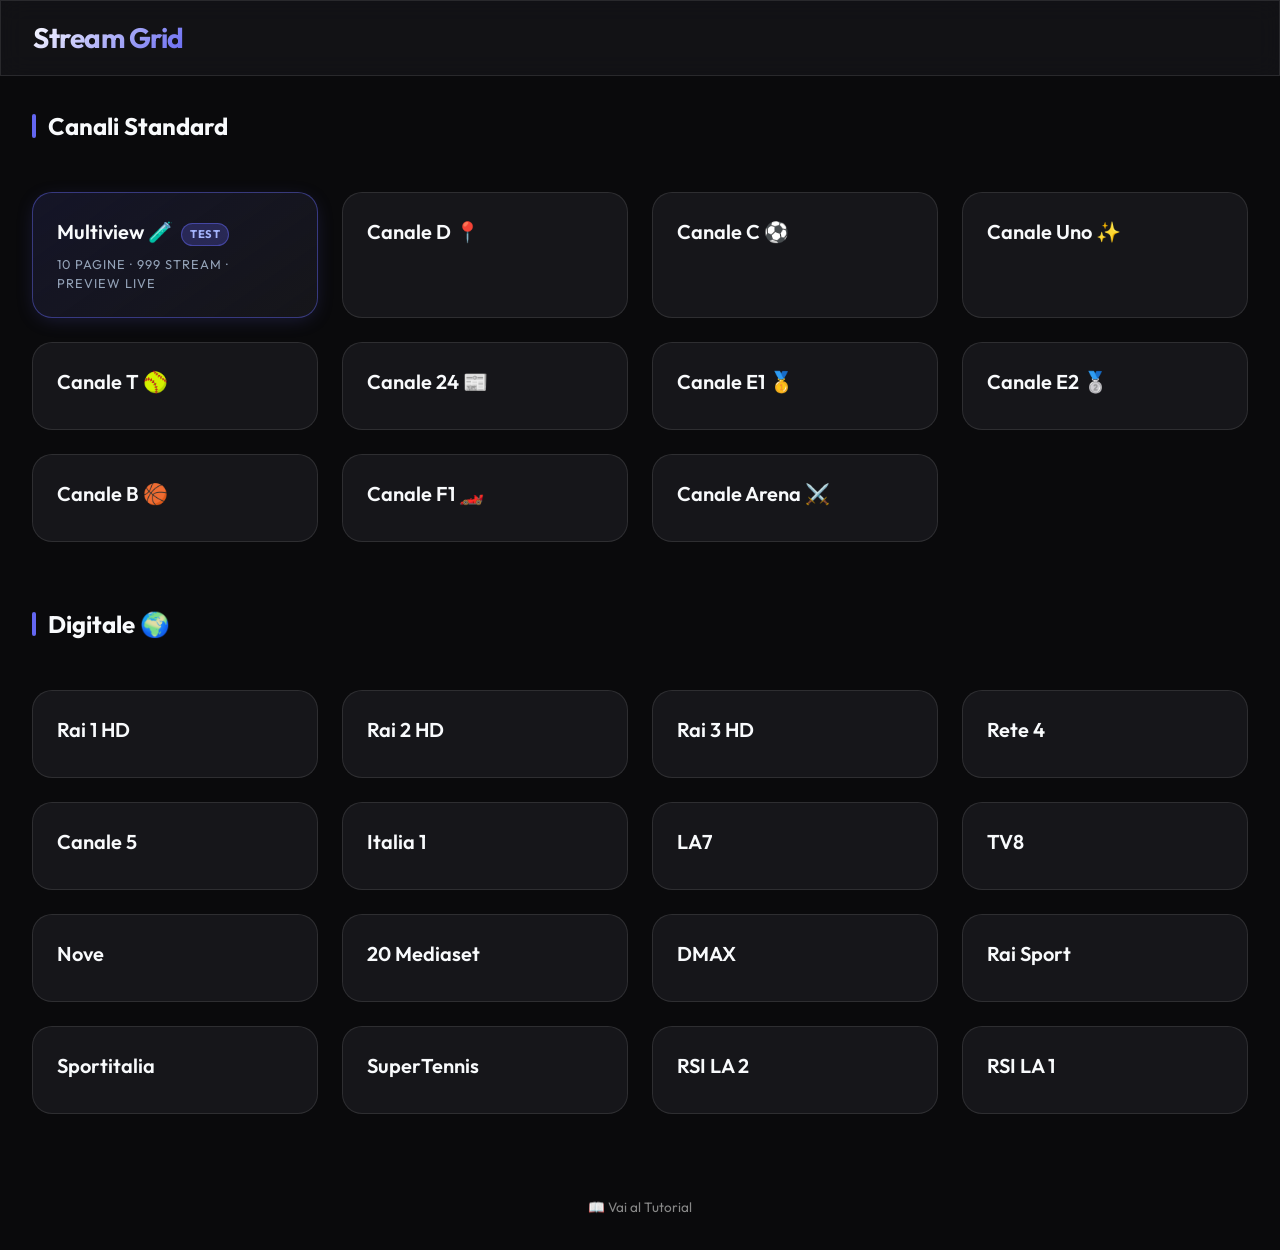
==== index.html @ 205b0675 "Aggiunta pagina Multiview (999 stream in 10 pagine, max 10 preview live) e collegata dalla griglia" ====
<!DOCTYPE html>
<html lang="it">
<head>
    <meta charset="UTF-8">
    <meta name="viewport" content="width=device-width, initial-scale=1.0">
    <title>Stream Grid</title>
    <link rel="stylesheet" href="index.css?v=17">
    <meta name="description" content="Piattaforma di streaming per canali TV sportivi e d'intrattenimento.">
    
    <!-- PWA Settings -->
    <link rel="manifest" href="manifest.json">
    <meta name="theme-color" content="#0a0a0c">
    
    <!-- iOS support -->
    <meta name="apple-mobile-web-app-capable" content="yes">
    <meta name="apple-mobile-web-app-status-bar-style" content="black-translucent">
    <meta name="apple-mobile-web-app-title" content="Stream Grid">
    <link rel="apple-touch-icon" href="stream-in-colorado.jpg">
</head>
<body>
    <div id="app">
        <header class="navbar glass">
            <div class="logo">Stream Grid</div>
            <button id="install-btn" class="install-btn glass" style="display: none;">📱 Installa App</button>
        </header>

        <main class="max-w-7xl mx-auto">
            <section id="normal-section">
                <h2 class="section-title">Canali Standard</h2>
                <div id="normal-grid" class="channel-grid"></div>
            </section>

            <section id="fast-section" style="display: none;">
                <h2 class="section-title">Canali Fast</h2>
                <div id="fast-grid" class="channel-grid"></div>
            </section>

            <section id="digitale-section">
                <h2 class="section-title">Digitale 🌍</h2>
                <div id="digitale-grid" class="channel-grid"></div>
            </section>
            
            <div style="text-align: center; margin-top: 3rem; padding-bottom: 2rem;">
                <a href="tutorial.html" style="color: #888; text-decoration: none; font-size: 0.85rem;">📖 Vai al Tutorial</a>
            </div>
        </main>
    </div>

    <script>
        let deferredPrompt;
        
        window.addEventListener('beforeinstallprompt', (e) => {
            e.preventDefault();
            deferredPrompt = e;
            const installBtn = document.getElementById('install-btn');
            if(installBtn) {
                installBtn.style.display = 'block';
            }
        });

        document.addEventListener('DOMContentLoaded', () => {
            const installBtn = document.getElementById('install-btn');
            if(installBtn) {
                installBtn.addEventListener('click', async () => {
                    if (deferredPrompt) {
                        deferredPrompt.prompt();
                        const { outcome } = await deferredPrompt.userChoice;
                        if (outcome === 'accepted') {
                            deferredPrompt = null;
                            installBtn.style.display = 'none';
                        }
                    }
                });
            }
        });

        // Service Worker Registration for PWA
        if ('serviceWorker' in navigator) {
            window.addEventListener('load', () => {
                navigator.serviceWorker.register('./sw.js').then(reg => {
                    console.log('SW registered!', reg);
                }).catch(err => {
                    console.log('SW registration failed:', err);
                });
            });
        }

        const fastChannels = [
            {"id": 1, "name": "Canale D 📍", "streams": ["5", "92", "136"]},
            {"id": 2, "name": "Canale C ⚽️", "streams": ["1", "134"]},
            {"id": 3, "name": "Canale UNO ✨", "streams": ["130", "170"]}
        ];

        const normalChannels = [
            {"id": 99, "name": "Multiview 🧪", "href": "multiview.html", "badge": "TEST", "isTest": true},
            {"id": 4, "name": "Canale D 📍", "urls": ["/api/player?channel=zonaDAZN", "https://wideiptv.top/player/zonaDAZN"]},
            {"id": 5, "name": "Canale C ⚽️", "urls": ["/api/player?channel=SkySportCalcioIT", "https://wideiptv.top/player/SkySportCalcioIT"]},
            {"id": 6, "name": "Canale Uno ✨", "urls": ["/api/player?channel=SkySportUnoIT", "https://wideiptv.top/player/SkySportUnoIT", "https://gomstream.xyz/live/stream-461.php"]},
            {"id": 7, "name": "Canale T 🥎", "urls": ["/api/player?channel=SkySportTennisIT", "https://wideiptv.top/player/SkySportTennisIT"]},
            {"id": 8, "name": "Canale 24 📰", "urls": ["/api/player?channel=SkySport24IT", "https://wideiptv.top/player/SkySport24IT"]},
            {"id": 9, "name": "Canale E1 🥇", "urls": ["/api/player?channel=euro1it", "https://wideiptv.top/player/euro1it"]},
            {"id": 10, "name": "Canale E2 🥈", "urls": ["/api/player?channel=euro2it", "https://wideiptv.top/player/euro2it"]},
            {"id": 11, "name": "Canale B 🏀", "urls": ["/api/player?channel=SkySportNBAIT", "https://wideiptv.top/player/SkySportNBAIT"]},
            {"id": 13, "name": "Canale F1 🏎️", "urls": ["/api/player?channel=SkySportF1IT", "https://wideiptv.top/player/SkySportF1IT"]},
            {"id": 14, "name": "Canale Arena ⚔️", "urls": ["/api/player?channel=SkySportArenaIT", "https://wideiptv.top/player/SkySportArenaIT"]}
        ];

        const digitaleChannels = [
            {"id": 1, "name": "Rai 1 HD", "url": "/api/tv?id=1"},
            {"id": 2, "name": "Rai 2 HD", "url": "/api/tv?id=2"},
            {"id": 3, "name": "Rai 3 HD", "url": "/api/tv?id=3"},
            {"id": 4, "name": "Rete 4", "url": "/api/tv?id=4"},
            {"id": 5, "name": "Canale 5", "url": "/api/tv?id=5"},
            {"id": 6, "name": "Italia 1", "url": "/api/tv?id=6"},
            {"id": 7, "name": "LA7", "url": "/api/tv?id=7"},
            {"id": 8, "name": "TV8", "url": "/api/tv?id=8"},
            {"id": 9, "name": "Nove", "url": "/api/tv?id=9"},
            {"id": 20, "name": "20 Mediaset", "url": "/api/tv?id=20"},
            {"id": 52, "name": "DMAX", "url": "/api/tv?id=52"},
            {"id": 58, "name": "Rai Sport", "url": "/api/tv?id=58"},
            {"id": 60, "name": "Sportitalia", "url": "/api/tv?id=60"},
            {"id": 64, "name": "SuperTennis", "url": "/api/tv?id=64"},
            {"id": 100, "name": "RSI LA 2", "url": "/api/tv?id=100"},
            {"id": 101, "name": "RSI LA 1", "url": "/api/tv?id=101"}
        ];

        function renderChannels() {
            const fastGrid = document.getElementById('fast-grid');
            const normalGrid = document.getElementById('normal-grid');
            const digitaleGrid = document.getElementById('digitale-grid');

            fastGrid.innerHTML = fastChannels.map(ch => `
                <div class="channel-card fade-in" onclick="window.location.href='player.html?v=1&type=fast&id=${ch.id}'">
                    <div class="channel-name">${ch.name}</div>
                </div>
            `).join('');

            normalGrid.innerHTML = normalChannels.map(ch => `
                <div class="channel-card fade-in ${ch.isTest ? 'test-card' : ''}" onclick="window.location.href='${ch.href || `player.html?v=6&type=normal&id=${ch.id}`}'">
                    <div class="channel-name">${ch.name}${ch.badge ? `<span class="badge-test">${ch.badge}</span>` : ''}</div>
                    ${ch.href ? '<div class="channel-type">10 pagine · 999 stream · preview live</div>' : ''}
                </div>
            `).join('');

            digitaleGrid.innerHTML = digitaleChannels.map(ch => `
                <div class="channel-card fade-in" onclick="window.location.href='player.html?v=5&type=digitale&id=${ch.id}'">
                    <div class="channel-name">${ch.name}</div>
                </div>
            `).join('');
        }

        // Initialize
        renderChannels();

        window.addEventListener('scroll', () => {
            const nav = document.querySelector('.navbar');
            if (window.scrollY > 20) {
                nav.style.padding = '0.75rem 2rem';
                nav.style.background = 'rgba(10, 10, 12, 0.9)';
            } else {
                nav.style.padding = '1rem 2rem';
                nav.style.background = 'var(--bg-glass)';
            }
        });
    </script>
</body>
</html>
---- index.css ----
@import url('https://fonts.googleapis.com/css2?family=Outfit:wght@300;400;600;700&display=swap');

:root {
    --bg-dark: #0a0a0c;
    --bg-card: #16161a;
    --bg-glass: rgba(22, 22, 26, 0.7);
    --accent: #6366f1;
    --accent-glow: rgba(99, 102, 241, 0.4);
    --text-primary: #f8fafc;
    --text-secondary: #94a3b8;
    --border-glass: rgba(255, 255, 255, 0.1);
}

* {
    margin: 0;
    padding: 0;
    box-sizing: border-box;
}

body {
    font-family: 'Outfit', sans-serif;
    background-color: var(--bg-dark);
    color: var(--text-primary);
    line-height: 1.5;
    overflow-x: hidden;
    -webkit-font-smoothing: antialiased;
}

/* Custom Scrollbar */
::-webkit-scrollbar { width: 8px; }
::-webkit-scrollbar-track { background: var(--bg-dark); }
::-webkit-scrollbar-thumb { background: #2d2d35; border-radius: 10px; }
::-webkit-scrollbar-thumb:hover { background: #3e3e4a; }

.glass {
    background: var(--bg-glass);
    backdrop-filter: blur(12px);
    -webkit-backdrop-filter: blur(12px);
    border: 1px solid var(--border-glass);
}

@keyframes fadeIn {
    from { opacity: 0; transform: translateY(10px); }
    to { opacity: 1; transform: translateY(0); }
}

.fade-in { animation: fadeIn 0.4s ease-out forwards; }

.navbar {
    position: sticky;
    top: 0;
    z-index: 100;
    padding: 1rem 2rem;
    display: flex;
    justify-content: space-between;
    align-items: center;
    transition: all 0.3s ease;
    gap: 1rem;
}

.install-btn {
    padding: 0.5rem 1rem;
    border-radius: 2rem;
    font-size: 0.9rem;
    font-weight: 600;
    cursor: pointer;
    transition: all 0.2s cubic-bezier(0.4, 0, 0.2, 1);
    border: 1px solid var(--border-glass);
    background: rgba(255, 255, 255, 0.05);
    color: var(--text-primary);
    display: flex;
    align-items: center;
    gap: 0.5rem;
    white-space: nowrap;
}

.install-btn:hover {
    background: rgba(255, 255, 255, 0.15);
    transform: translateY(-2px);
}

.logo {
    display: flex;
    align-items: center;
    gap: 0.75rem;
    font-size: 1.75rem;
    font-weight: 700;
    background: linear-gradient(135deg, #fff 0%, var(--accent) 100%);
    -webkit-background-clip: text;
    -webkit-text-fill-color: transparent;
    letter-spacing: -0.5px;
    white-space: nowrap;
}

.logo img {
    height: 38px;
    width: 38px;
    border-radius: 10px;
    -webkit-text-fill-color: initial; /* Fix for background-clip: text on parent */
}

/* Channel Cards */
.channel-grid {
    display: grid;
    grid-template-columns: repeat(auto-fill, minmax(280px, 1fr));
    gap: 1.5rem;
    padding: 2rem;
}

.channel-card {
    position: relative;
    background: var(--bg-card);
    border-radius: 1.25rem;
    padding: 1.5rem;
    cursor: pointer;
    transition: all 0.3s cubic-bezier(0.4, 0, 0.2, 1);
    border: 1px solid var(--border-glass);
    overflow: hidden;
}

.channel-card:hover {
    transform: translateY(-5px);
    border-color: var(--accent);
    box-shadow: 0 10px 30px -10px rgba(0, 0, 0, 0.5);
}

.channel-name {
    font-size: 1.25rem;
    font-weight: 600;
    margin-bottom: 0.5rem;
    position: relative;
    z-index: 1;
}

.channel-type {
    font-size: 0.8rem;
    text-transform: uppercase;
    letter-spacing: 1px;
    color: var(--text-secondary);
    position: relative;
    z-index: 1;
}

/* Player Page Layout */
.player-overlay {
    position: fixed;
    top: 0;
    left: 0;
    width: 100vw;
    height: 100vh;
    background: #000;
    z-index: 1000;
    display: flex;
    flex-direction: column;
    align-items: center;
    justify-content: center;
}

.player-header {
    position: absolute;
    top: 0;
    width: 100%;
    padding: 1.5rem 2rem;
    display: flex;
    align-items: center;
    justify-content: space-between;
    background: linear-gradient(to bottom, rgba(0,0,0,0.8), transparent);
    z-index: 1010;
    pointer-events: none; /* Let clicks pass through the empty areas */
}

.player-header > * {
    pointer-events: auto; /* Buttons inside header remain clickable */
}

.video-box {
    width: 60vw;
    aspect-ratio: 16 / 9;
    max-height: 80vh;
    max-width: 1200px;
    background: #000;
    overflow: hidden;
    display: flex;
    align-items: center;
    justify-content: center;
    border-radius: 12px;
    border: 1px solid rgba(255, 255, 255, 0.1);
    box-shadow: 0 10px 40px rgba(0,0,0,0.6);
}

.iframe-container {
    width: 100%;
    height: 100%;
}

#main-player, iframe {
    width: 100%;
    height: 100%;
    border: none;
    display: block;
}

@media (max-width: 768px) {
    .navbar {
        padding: 0.75rem 1rem;
    }
    .logo {
        font-size: 1.35rem;
    }
    .install-btn {
        padding: 0.4rem 0.8rem;
        font-size: 0.85rem;
    }
    .video-box {
        width: 95vw;
        aspect-ratio: 16 / 9;
        max-height: none;
        border-radius: 8px;
        margin-top: 20px;
    }
    .player-header {
        padding: 0.5rem 0.75rem;
    }
    .selector-btn {
        width: 32px;
        height: 32px;
        font-size: 0.85rem;
    }
    .stream-selector {
        padding: 0.3rem 0.5rem;
        gap: 0.4rem;
    }
}

.back-btn {
    background: rgba(255, 255, 255, 0.1);
    border: none;
    color: white;
    width: 40px;
    height: 40px;
    border-radius: 50%;
    display: flex;
    align-items: center;
    justify-content: center;
    cursor: pointer;
    transition: background 0.2s;
    flex-shrink: 0;
}

.back-btn:hover { background: rgba(255, 255, 255, 0.2); }

/* Stream Selector */
.stream-selector {
    display: none;
    align-items: center;
    justify-content: center;
    gap: 0.6rem;
    background: rgba(22, 22, 26, 0.85);
    padding: 0.4rem 0.6rem;
    border-radius: 3rem;
    backdrop-filter: blur(12px);
    border: 1px solid var(--border-glass);
    max-width: 60vw;
    overflow-x: auto;
    -ms-overflow-style: none;
    scrollbar-width: none;
    /* Absolute perfect centering in the header */
    position: absolute;
    left: 50%;
    transform: translateX(-50%);
}

.stream-selector::-webkit-scrollbar {
    display: none;
}

.selector-btn {
    width: 36px;
    height: 36px;
    padding: 0;
    display: flex;
    align-items: center;
    justify-content: center;
    border-radius: 50%;
    font-size: 0.95rem;
    font-weight: 600;
    cursor: pointer;
    transition: all 0.2s cubic-bezier(0.4, 0, 0.2, 1);
    border: none;
    background: transparent;
    color: var(--text-secondary);
    flex-shrink: 0;
}

.selector-btn.active { 
    background: var(--accent); 
    color: white; 
    box-shadow: 0 4px 12px var(--accent-glow);
}
.selector-btn:not(.active):hover { background: rgba(255, 255, 255, 0.1); color: white; }

/* Section Title */
.section-title {
    font-size: 1.5rem;
    font-weight: 700;
    margin: 2rem 2rem 1rem;
    display: flex;
    align-items: center;
    gap: 0.75rem;
}

.section-title::before {
    content: '';
    width: 4px;
    height: 24px;
    background: var(--accent);
    border-radius: 2px;
}

/* Test Channel Badge & Card */
.badge-test {
    font-size: 0.7rem;
    background: rgba(99, 102, 241, 0.25);
    color: #a5b4fc;
    border: 1px solid rgba(99, 102, 241, 0.5);
    padding: 2px 8px;
    border-radius: 12px;
    font-weight: 700;
    letter-spacing: 0.5px;
    text-transform: uppercase;
    vertical-align: middle;
    margin-left: 8px;
    display: inline-block;
}

.test-card {
    border-color: rgba(99, 102, 241, 0.45);
    background: linear-gradient(145deg, rgba(99, 102, 241, 0.12) 0%, var(--bg-card) 100%);
    box-shadow: 0 4px 20px -5px rgba(99, 102, 241, 0.25);
}

.test-card:hover {
    border-color: #818cf8;
    box-shadow: 0 8px 28px -5px rgba(99, 102, 241, 0.4);
}

/* ============================ MULTIVIEW ============================ */
body.mv-body {
    background-color: var(--bg-dark);
    min-height: 100vh;
    overflow-x: hidden;
}

.mv-header {
    position: sticky;
    top: 0;
    z-index: 1000;
    display: flex;
    align-items: center;
    gap: 0.9rem;
    padding: 0.7rem 1.1rem;
    background: rgba(10, 10, 12, 0.92);
    backdrop-filter: blur(14px);
    -webkit-backdrop-filter: blur(14px);
    border-bottom: 1px solid var(--border-glass);
    flex-wrap: wrap;
}

.mv-heading {
    display: flex;
    flex-direction: column;
    line-height: 1.15;
    min-width: 0;
}

.mv-title {
    font-size: 1.1rem;
    font-weight: 700;
    white-space: nowrap;
}

.mv-sub {
    font-size: 0.75rem;
    color: var(--text-secondary);
    letter-spacing: 0.06em;
    font-variant-numeric: tabular-nums;
}

.mv-pages {
    display: flex;
    align-items: center;
    gap: 0.3rem;
    margin-left: auto;
    flex-wrap: wrap;
}

.mv-page {
    min-width: 34px;
    height: 32px;
    padding: 0 0.4rem;
    border-radius: 9px;
    border: 1px solid var(--border-glass);
    background: rgba(255, 255, 255, 0.05);
    color: var(--text-secondary);
    font-family: inherit;
    font-size: 0.85rem;
    font-weight: 600;
    cursor: pointer;
    transition: all 0.2s ease;
}

.mv-page:hover:not(:disabled) {
    background: rgba(255, 255, 255, 0.14);
    color: #fff;
}

.mv-page.active {
    background: var(--accent);
    border-color: transparent;
    color: #fff;
    box-shadow: 0 4px 12px var(--accent-glow);
}

.mv-page:disabled {
    opacity: 0.35;
    cursor: default;
}

.mv-page.mv-arrow {
    font-size: 1.1rem;
    line-height: 1;
}

.mv-stats {
    display: flex;
    align-items: center;
    gap: 0.45rem;
    padding: 0.35rem 0.7rem;
    border-radius: 2rem;
    font-size: 0.75rem;
    font-weight: 600;
    color: var(--text-secondary);
    white-space: nowrap;
    font-variant-numeric: tabular-nums;
}

.mv-stats::before {
    content: '';
    width: 7px;
    height: 7px;
    border-radius: 50%;
    background: #22c55e;
    box-shadow: 0 0 8px rgba(34, 197, 94, 0.9);
    animation: mvPulse 1.6s ease-in-out infinite;
}

@keyframes mvPulse {
    0%, 100% { opacity: 1; transform: scale(1); }
    50% { opacity: 0.4; transform: scale(0.75); }
}

.mv-grid {
    display: grid;
    grid-template-columns: repeat(auto-fill, minmax(min(100%, 340px), 1fr));
    gap: 0.7rem;
    padding: 1rem 1.1rem 4.5rem;
}

.mv-tile {
    position: relative;
    aspect-ratio: 16 / 9;
    background: #000;
    border: 1px solid var(--border-glass);
    border-radius: 10px;
    overflow: hidden;
    isolation: isolate;
}

.mv-ph {
    position: absolute;
    inset: 0;
    display: flex;
    flex-direction: column;
    align-items: center;
    justify-content: center;
    gap: 0.5rem;
    background: radial-gradient(ellipse at center, #14141a 0%, #0a0a0c 75%);
    color: #5b6472;
    transition: opacity 0.3s ease;
}

.mv-num {
    font-size: 1.35rem;
    font-weight: 700;
    color: #7c8698;
    font-variant-numeric: tabular-nums;
    letter-spacing: 0.04em;
}

.mv-live {
    display: flex;
    align-items: center;
    gap: 0.35rem;
    font-size: 0.68rem;
    font-weight: 700;
    letter-spacing: 0.14em;
    color: #4b5563;
}

.mv-live i {
    width: 6px;
    height: 6px;
    border-radius: 50%;
    background: #4b5563;
}

.mv-frame {
    position: absolute;
    inset: 0;
    width: 100%;
    height: 100%;
    border: 0;
    display: block;
    background: #000;
    opacity: 0;
    transition: opacity 0.4s ease;
    z-index: 1;
}

.mv-tile.loaded .mv-frame { opacity: 1; }
.mv-tile.loaded .mv-ph { opacity: 0; pointer-events: none; }

.mv-overlay {
    position: absolute;
    inset: 0;
    z-index: 2;
    display: flex;
    align-items: flex-start;
    justify-content: space-between;
    padding: 0.45rem 0.55rem;
    background: linear-gradient(to bottom, rgba(0, 0, 0, 0.6) 0%, rgba(0, 0, 0, 0) 40%, rgba(0, 0, 0, 0) 60%, rgba(0, 0, 0, 0.5) 100%);
    cursor: pointer;
    opacity: 0.9;
    transition: opacity 0.2s ease;
}

.mv-overlay:hover { opacity: 1; }

.mv-ov-num {
    font-size: 0.75rem;
    font-weight: 700;
    color: #fff;
    text-shadow: 0 1px 3px rgba(0, 0, 0, 0.9);
    font-variant-numeric: tabular-nums;
    letter-spacing: 0.04em;
    pointer-events: none;
}

.mv-ov-ico {
    display: flex;
    align-items: center;
    justify-content: center;
    align-self: flex-end;
    width: 26px;
    height: 26px;
    border-radius: 7px;
    background: rgba(0, 0, 0, 0.45);
    border: 1px solid rgba(255, 255, 255, 0.25);
    color: #fff;
    pointer-events: none;
}

.mv-exit {
    display: none;
    position: absolute;
    top: 0.6rem;
    right: 0.6rem;
    z-index: 6;
    width: 38px;
    height: 38px;
    align-items: center;
    justify-content: center;
    border: 0;
    border-radius: 50%;
    background: rgba(0, 0, 0, 0.65);
    color: #fff;
    cursor: pointer;
    backdrop-filter: blur(6px);
    -webkit-backdrop-filter: blur(6px);
}

.mv-exit:hover { background: rgba(220, 38, 38, 0.85); }

/* Fullscreen nativo */
.mv-tile:fullscreen,
.mv-tile:-webkit-full-screen {
    width: 100vw;
    height: 100vh;
    aspect-ratio: auto;
    border: 0;
    border-radius: 0;
    background: #000;
}

.mv-tile:fullscreen .mv-overlay,
.mv-tile:-webkit-full-screen .mv-overlay { display: none; }

.mv-tile:fullscreen .mv-exit,
.mv-tile:-webkit-full-screen .mv-exit { display: flex; }

/* Fallback fullscreen (iOS / browser senza API) */
.mv-tile.fs-fixed {
    position: fixed;
    inset: 0;
    z-index: 9999;
    width: 100vw;
    height: 100vh;
    aspect-ratio: auto;
    border: 0;
    border-radius: 0;
}

.mv-tile.fs-fixed .mv-overlay { display: none; }
.mv-tile.fs-fixed .mv-exit { display: flex; }

.mv-hint {
    position: fixed;
    left: 50%;
    bottom: 1rem;
    transform: translateX(-50%);
    z-index: 1200;
    padding: 0.45rem 1rem;
    border-radius: 2rem;
    background: rgba(22, 22, 26, 0.92);
    border: 1px solid var(--border-glass);
    color: var(--text-secondary);
    font-size: 0.78rem;
    white-space: nowrap;
    max-width: 92vw;
    overflow: hidden;
    text-overflow: ellipsis;
    pointer-events: none;
    transition: opacity 0.6s ease;
}

.mv-hint b { color: #fff; }
.mv-hint-fade { opacity: 0; }

@media (max-width: 768px) {
    .mv-header { padding: 0.55rem 0.7rem; gap: 0.55rem; }
    .mv-title { font-size: 0.98rem; }
    .mv-pages { order: 3; width: 100%; margin-left: 0; justify-content: center; }
    .mv-page { min-width: 30px; height: 30px; font-size: 0.8rem; }
    .mv-stats { padding: 0.3rem 0.55rem; font-size: 0.7rem; }
    .mv-grid { grid-template-columns: repeat(auto-fill, minmax(min(100%, 260px), 1fr)); gap: 0.5rem; padding: 0.7rem 0.7rem 4rem; }
    .mv-hint { font-size: 0.7rem; padding: 0.4rem 0.75rem; }
}
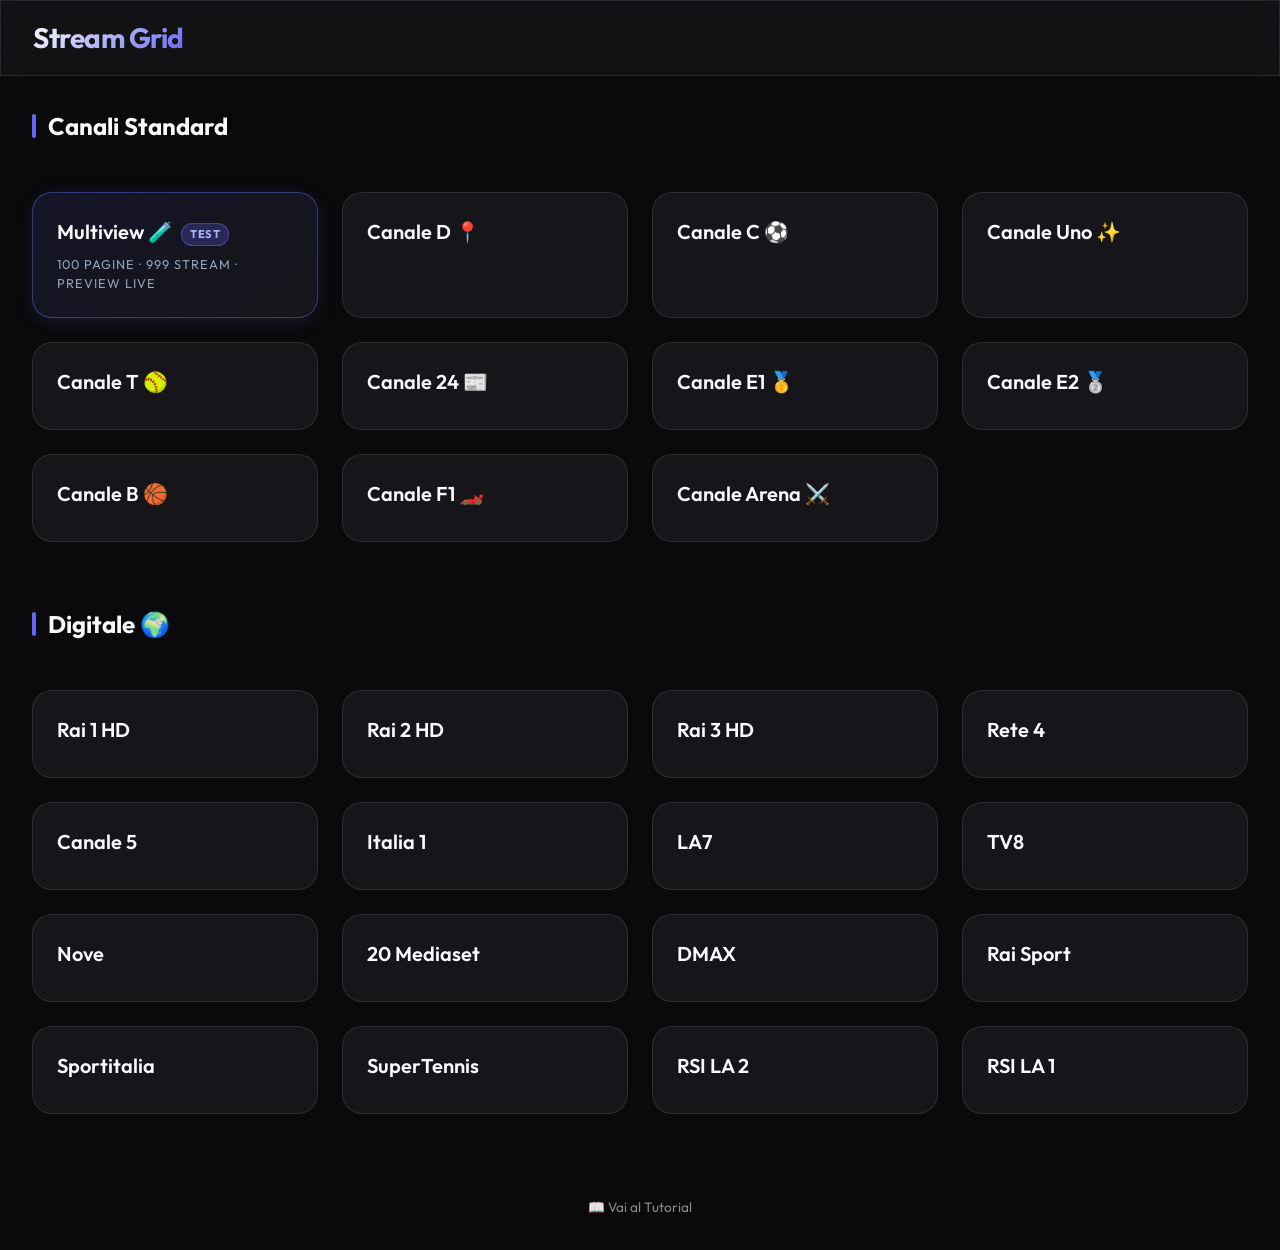
==== commit 76e86414: "Multiview: 100 pagine da 10 player invece di 10 pagine da 100, paginazione compatta con puntini" ====
--- a/index.html
+++ b/index.html
@@ -4,7 +4,7 @@
     <meta charset="UTF-8">
     <meta name="viewport" content="width=device-width, initial-scale=1.0">
     <title>Stream Grid</title>
-    <link rel="stylesheet" href="index.css?v=17">
+    <link rel="stylesheet" href="index.css?v=18">
     <meta name="description" content="Piattaforma di streaming per canali TV sportivi e d'intrattenimento.">
     
     <!-- PWA Settings -->
@@ -138,7 +138,7 @@
             normalGrid.innerHTML = normalChannels.map(ch => `
                 <div class="channel-card fade-in ${ch.isTest ? 'test-card' : ''}" onclick="window.location.href='${ch.href || `player.html?v=6&type=normal&id=${ch.id}`}'">
                     <div class="channel-name">${ch.name}${ch.badge ? `<span class="badge-test">${ch.badge}</span>` : ''}</div>
-                    ${ch.href ? '<div class="channel-type">10 pagine · 999 stream · preview live</div>' : ''}
+                    ${ch.href ? '<div class="channel-type">100 pagine · 999 stream · preview live</div>' : ''}
                 </div>
             `).join('');
 
--- a/index.css
+++ b/index.css
@@ -431,6 +431,14 @@
     line-height: 1;
 }
 
+/* Puntini di salto nella paginazione (100 pagine: si mostra solo un raggio) */
+.mv-page.mv-dots {
+    border-color: transparent;
+    background: transparent;
+    cursor: default;
+    pointer-events: none;
+}
+
 .mv-stats {
     display: flex;
     align-items: center;
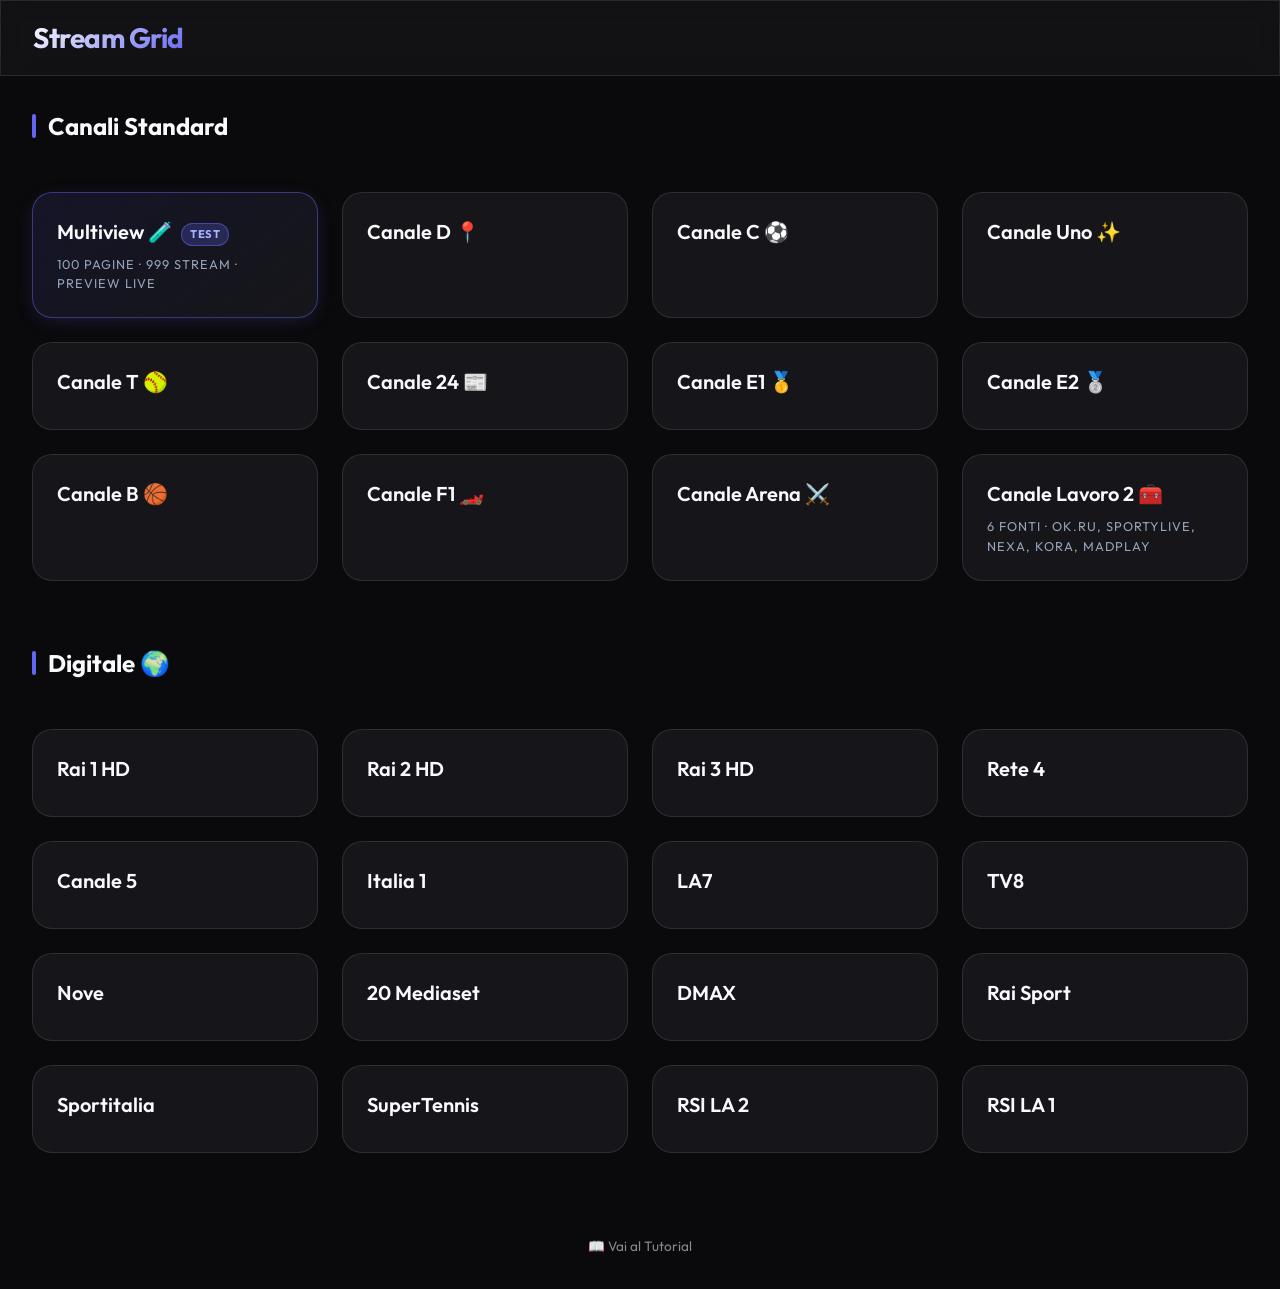
==== commit 9779e404: "Aggiunto Canale Lavoro 2 con 6 fonti + regola deploy obbligatorio (AGENTS.md)" ====
--- a/index.html
+++ b/index.html
@@ -4,7 +4,7 @@
     <meta charset="UTF-8">
     <meta name="viewport" content="width=device-width, initial-scale=1.0">
     <title>Stream Grid</title>
-    <link rel="stylesheet" href="index.css?v=18">
+    <link rel="stylesheet" href="index.css?v=19">
     <meta name="description" content="Piattaforma di streaming per canali TV sportivi e d'intrattenimento.">
     
     <!-- PWA Settings -->
@@ -102,7 +102,8 @@
             {"id": 10, "name": "Canale E2 🥈", "urls": ["/api/player?channel=euro2it", "https://wideiptv.top/player/euro2it"]},
             {"id": 11, "name": "Canale B 🏀", "urls": ["/api/player?channel=SkySportNBAIT", "https://wideiptv.top/player/SkySportNBAIT"]},
             {"id": 13, "name": "Canale F1 🏎️", "urls": ["/api/player?channel=SkySportF1IT", "https://wideiptv.top/player/SkySportF1IT"]},
-            {"id": 14, "name": "Canale Arena ⚔️", "urls": ["/api/player?channel=SkySportArenaIT", "https://wideiptv.top/player/SkySportArenaIT"]}
+            {"id": 14, "name": "Canale Arena ⚔️", "urls": ["/api/player?channel=SkySportArenaIT", "https://wideiptv.top/player/SkySportArenaIT"]},
+            {"id": 15, "name": "Canale Lavoro 2 🧰", "sub": "6 fonti · OK.ru, SportyLive, Nexa, Kora, MadPlay"}
         ];
 
         const digitaleChannels = [
@@ -138,7 +139,7 @@
             normalGrid.innerHTML = normalChannels.map(ch => `
                 <div class="channel-card fade-in ${ch.isTest ? 'test-card' : ''}" onclick="window.location.href='${ch.href || `player.html?v=6&type=normal&id=${ch.id}`}'">
                     <div class="channel-name">${ch.name}${ch.badge ? `<span class="badge-test">${ch.badge}</span>` : ''}</div>
-                    ${ch.href ? '<div class="channel-type">100 pagine · 999 stream · preview live</div>' : ''}
+                    ${ch.sub ? `<div class="channel-type">${ch.sub}</div>` : (ch.href ? '<div class="channel-type">100 pagine · 999 stream · preview live</div>' : '')}
                 </div>
             `).join('');
 
--- a/index.css
+++ b/index.css
@@ -439,6 +439,98 @@
     pointer-events: none;
 }
 
+/* --- Stato "sorgente non raggiungibile" --------------------------- */
+.mv-err {
+    position: absolute;
+    inset: 0;
+    z-index: 4;
+    display: none;
+    flex-direction: column;
+    align-items: center;
+    justify-content: center;
+    gap: 0.35rem;
+    padding: 1rem;
+    text-align: center;
+    background: radial-gradient(ellipse at center, #17141c 0%, #0a0a0c 75%);
+}
+
+.mv-tile.failed .mv-err { display: flex; }
+.mv-tile.failed .mv-overlay { display: none; }
+.mv-tile.failed .mv-ph { opacity: 0; }
+
+.mv-err-t {
+    font-size: 0.8rem;
+    font-weight: 700;
+    color: #9aa3b2;
+}
+
+.mv-err-s {
+    font-size: 0.68rem;
+    color: #5b6472;
+    font-variant-numeric: tabular-nums;
+}
+
+.mv-err-btn {
+    margin-top: 0.3rem;
+    padding: 0.35rem 0.9rem;
+    border-radius: 0.5rem;
+    border: 1px solid var(--border-glass);
+    background: rgba(255, 255, 255, 0.06);
+    color: #e5e7eb;
+    font-family: inherit;
+    font-size: 0.75rem;
+    font-weight: 600;
+    cursor: pointer;
+    transition: all 0.2s ease;
+}
+
+.mv-err-btn:hover {
+    background: rgba(255, 255, 255, 0.14);
+    color: #fff;
+}
+
+/* --- Avviso sorgente offline ------------------------------------- */
+.mv-alert {
+    display: flex;
+    align-items: center;
+    justify-content: center;
+    flex-wrap: wrap;
+    gap: 0.7rem;
+    margin: 0.7rem 1.1rem 0;
+    padding: 0.55rem 0.9rem;
+    border-radius: 0.7rem;
+    border: 1px solid rgba(245, 158, 11, 0.35);
+    background: rgba(245, 158, 11, 0.1);
+    color: #fcd34d;
+    font-size: 0.8rem;
+    text-align: center;
+}
+
+.mv-alert[hidden] { display: none; }
+.mv-alert b { color: #fde68a; }
+
+.mv-alert-btn {
+    padding: 0.3rem 0.8rem;
+    border-radius: 0.5rem;
+    border: 1px solid rgba(245, 158, 11, 0.5);
+    background: rgba(245, 158, 11, 0.18);
+    color: #fde68a;
+    font-family: inherit;
+    font-size: 0.75rem;
+    font-weight: 700;
+    cursor: pointer;
+    transition: background 0.2s ease;
+}
+
+.mv-alert-btn:hover { background: rgba(245, 158, 11, 0.32); }
+
+/* Contatore in rosso quando la sorgente non risponde */
+.mv-stats.mv-down::before {
+    background: #ef4444;
+    box-shadow: 0 0 8px rgba(239, 68, 68, 0.9);
+    animation: none;
+}
+
 .mv-stats {
     display: flex;
     align-items: center;
